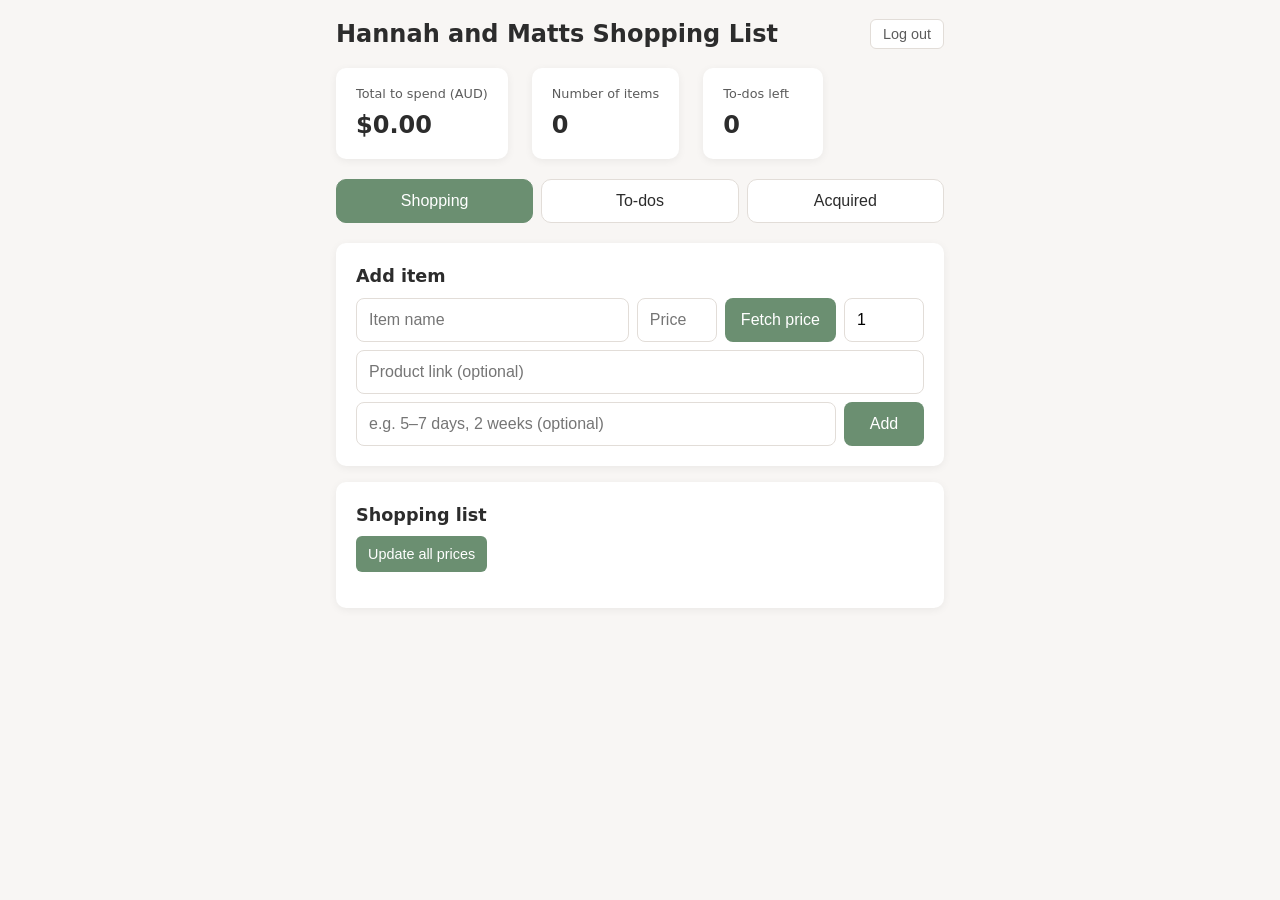
==== static/index.html @ 2a1498ec "Add initial HTML structure for shopping list app Initial creation of the shopping list application H" ====
<!DOCTYPE html>
<html lang="en">
<head>
  <meta charset="UTF-8" />
  <meta name="viewport" content="width=device-width, initial-scale=1" />
  <title>Hannah and Matts Shopping List</title>
  <link rel="stylesheet" href="/style.css" />
  <link rel="manifest" href="/manifest.json" />
</head>
<body>
  <div class="app">
    <header class="header">
      <div class="header-row">
        <h1>Hannah and Matts Shopping List</h1>
        <form action="/logout" method="post" class="logout-form">
          <button type="submit" class="btn-logout">Log out</button>
        </form>
      </div>
      <div class="summary">
        <div class="summary-total">
          <span class="summary-label">Total to spend (AUD)</span>
          <span class="summary-value" id="totalSpend">$0.00</span>
        </div>
        <div class="summary-count">
          <span class="summary-label">Number of items</span>
          <span class="summary-value" id="itemCount">0</span>
        </div>
        <div class="summary-todos">
          <span class="summary-label">To-dos left</span>
          <span class="summary-value" id="todosLeft">0</span>
        </div>
      </div>
    </header>

    <nav class="nav">
      <button type="button" class="nav-btn active" data-panel="shopping">Shopping</button>
      <button type="button" class="nav-btn" data-panel="todos">To-dos</button>
      <button type="button" class="nav-btn" data-panel="acquired">Acquired</button>
    </nav>

    <main class="main">
      <section id="panel-shopping" class="panel active">
        <div class="card">
          <h2>Add item</h2>
          <form id="addItemForm" class="form form-inline">
            <input type="text" name="name" placeholder="Item name" required />
            <input type="number" name="price" placeholder="Price (AUD)" step="0.01" min="0" required />
            <button type="button" id="fetchPriceBtn" class="btn-fetch" title="Fetch current price from link">Fetch price</button>
            <input type="number" name="qty" placeholder="Qty" min="1" value="1" />
            <input type="url" name="link" placeholder="Product link (optional)" />
            <input type="text" name="shipping_estimate" placeholder="e.g. 5–7 days, 2 weeks (optional)" />
            <button type="submit">Add</button>
          </form>
        </div>
        <div class="card">
          <h2>Shopping list</h2>
          <div class="list-actions">
            <button type="button" id="refreshAllPricesBtn" class="btn-refresh-all">Update all prices</button>
            <span class="prices-as-of" id="pricesAsOfSummary"></span>
          </div>
          <ul id="shoppingList" class="list"></ul>
        </div>
      </section>

      <section id="panel-acquired" class="panel">
        <div class="card">
          <h2>Acquired</h2>
          <p class="card-desc">Items you’ve already bought.</p>
          <ul id="acquiredList" class="list"></ul>
        </div>
      </section>

      <section id="panel-todos" class="panel">
        <div class="card">
          <h2>Add to-do</h2>
          <form id="addTodoForm" class="form form-inline">
            <input type="text" name="title" placeholder="Task" required />
            <button type="submit">Add</button>
          </form>
        </div>
        <div class="card">
          <h2>To-do list</h2>
          <div class="todo-filters">
            <button type="button" class="filter-btn active" data-filter="all">All</button>
            <button type="button" class="filter-btn" data-filter="active">Active</button>
            <button type="button" class="filter-btn" data-filter="done">Done</button>
          </div>
          <ul id="todoList" class="list todo-list"></ul>
        </div>
      </section>
    </main>
  </div>

  <template id="itemRow">
    <li class="list-item" data-id="">
      <span class="item-name"></span>
      <span class="item-price"></span>
      <span class="item-price-as-of"></span>
      <span class="item-qty"></span>
      <span class="item-shipping"></span>
      <span class="item-link-wrap"></span>
      <div class="item-actions">
        <button type="button" class="btn-bought" title="Mark as bought">Bought</button>
        <button type="button" class="btn-edit" title="Edit">Edit</button>
        <button type="button" class="btn-delete" title="Delete">Delete</button>
      </div>
    </li>
  </template>

  <template id="acquiredRow">
    <li class="list-item acquired-item" data-id="">
      <span class="item-name"></span>
      <span class="item-price"></span>
      <span class="item-price-as-of"></span>
      <span class="item-qty"></span>
      <span class="item-shipping"></span>
      <span class="item-link-wrap"></span>
    </li>
  </template>

  <template id="todoRow">
    <li class="list-item todo-item" data-id="">
      <label class="todo-label">
        <input type="checkbox" class="todo-checkbox" />
        <span class="todo-title"></span>
      </label>
      <button type="button" class="btn-delete" title="Delete">Delete</button>
    </li>
  </template>

  <script src="/script.js"></script>
</body>
</html>
---- style.css ----
/* Baby Shopping List - calm, clear, mobile-friendly */
:root {
  --bg: #f8f6f4;
  --surface: #fff;
  --text: #2c2c2c;
  --text-muted: #5c5c5c;
  --accent: #6b8f71;
  --accent-hover: #5a7a5f;
  --border: #e2ddd8;
  --danger: #b85450;
  --danger-hover: #9a4642;
  --radius: 10px;
  --shadow: 0 2px 8px rgba(0,0,0,0.06);
  --touch: 44px;
}

* {
  box-sizing: border-box;
}

body {
  margin: 0;
  font-family: "Segoe UI", system-ui, sans-serif;
  background: var(--bg);
  color: var(--text);
  line-height: 1.5;
  min-height: 100vh;
}

.app {
  max-width: 640px;
  margin: 0 auto;
  padding: 1rem;
  min-height: 100vh;
}

/* Header & summary */
.header {
  margin-bottom: 1.25rem;
}

.header-row {
  display: flex;
  flex-wrap: wrap;
  align-items: center;
  justify-content: space-between;
  gap: 0.75rem;
  margin-bottom: 1rem;
}

.header h1 {
  margin: 0;
  font-size: 1.5rem;
  font-weight: 600;
  color: var(--text);
}

.logout-form {
  flex-shrink: 0;
}

.btn-logout {
  padding: 0.35rem 0.75rem;
  font-size: 0.9rem;
  border: 1px solid var(--border);
  border-radius: 6px;
  background: var(--surface);
  color: var(--text-muted);
  cursor: pointer;
}

.btn-logout:hover {
  background: var(--bg);
  color: var(--text);
}

.summary {
  display: flex;
  gap: 1.5rem;
  flex-wrap: wrap;
}

.summary-total,
.summary-count,
.summary-todos {
  background: var(--surface);
  padding: 1rem 1.25rem;
  border-radius: var(--radius);
  box-shadow: var(--shadow);
  min-width: 120px;
}

.summary-label {
  display: block;
  font-size: 0.8rem;
  color: var(--text-muted);
  margin-bottom: 0.25rem;
}

.summary-value {
  font-size: 1.5rem;
  font-weight: 600;
  color: var(--text);
}

/* Nav */
.nav {
  display: flex;
  gap: 0.5rem;
  margin-bottom: 1.25rem;
}

.nav-btn {
  flex: 1;
  min-height: var(--touch);
  padding: 0.6rem 1rem;
  font-size: 1rem;
  border: 1px solid var(--border);
  border-radius: var(--radius);
  background: var(--surface);
  color: var(--text);
  cursor: pointer;
  transition: background 0.2s, border-color 0.2s;
}

.nav-btn:hover {
  background: var(--bg);
}

.nav-btn.active {
  background: var(--accent);
  color: #fff;
  border-color: var(--accent);
}

/* Panels */
.panel {
  display: none;
}

.panel.active {
  display: block;
}

/* Cards */
.card {
  background: var(--surface);
  border-radius: var(--radius);
  box-shadow: var(--shadow);
  padding: 1.25rem;
  margin-bottom: 1rem;
}

.card h2 {
  margin: 0 0 0.5rem 0;
  font-size: 1.1rem;
  font-weight: 600;
  color: var(--text);
}

.list-actions {
  display: flex;
  flex-wrap: wrap;
  align-items: center;
  gap: 0.75rem;
  margin-bottom: 1rem;
}

.btn-refresh-all {
  min-height: 36px;
  padding: 0.35rem 0.75rem;
  font-size: 0.9rem;
  border: none;
  border-radius: 6px;
  background: var(--accent);
  color: #fff;
  cursor: pointer;
}

.btn-refresh-all:hover:not(:disabled) {
  background: var(--accent-hover);
}

.btn-refresh-all:disabled {
  opacity: 0.7;
  cursor: wait;
}

.prices-as-of {
  font-size: 0.85rem;
  color: var(--text-muted);
}

.prices-as-of.visible {
  font-style: italic;
}

.card-desc {
  margin: 0 0 1rem 0;
  font-size: 0.9rem;
  color: var(--text-muted);
}

/* Forms */
.form input,
.form button {
  min-height: var(--touch);
  padding: 0.5rem 0.75rem;
  font-size: 1rem;
  border: 1px solid var(--border);
  border-radius: 8px;
}

.form-inline {
  display: flex;
  flex-wrap: wrap;
  gap: 0.5rem;
  align-items: center;
}

.form-inline input {
  flex: 1 1 120px;
  min-width: 0;
}

.form-inline input[type="number"] {
  max-width: 80px;
}

.form-inline input[type="url"] {
  flex: 1 1 100%;
}

.form-inline button {
  background: var(--accent);
  color: #fff;
  border: none;
  cursor: pointer;
  padding: 0.5rem 1rem;
  min-width: 80px;
}

.form-inline button:hover {
  background: var(--accent-hover);
}

.btn-fetch {
  background: var(--border);
  color: var(--text);
}

.btn-fetch:hover:not(:disabled) {
  background: #d0ccc6;
}

.btn-fetch:disabled {
  opacity: 0.7;
  cursor: wait;
}

/* Lists */
.list {
  list-style: none;
  margin: 0;
  padding: 0;
}

.list-item {
  display: flex;
  flex-wrap: wrap;
  align-items: center;
  gap: 0.5rem;
  padding: 0.75rem 0;
  border-bottom: 1px solid var(--border);
  min-height: var(--touch);
}

.list-item:last-child {
  border-bottom: none;
}

.item-name {
  flex: 1 1 100%;
  font-weight: 500;
}

@media (min-width: 480px) {
  .item-name {
    flex: 1 1 0;
    min-width: 0;
  }
}

.item-price {
  color: var(--text-muted);
  white-space: nowrap;
}

.item-price-as-of {
  font-size: 0.8rem;
  color: var(--text-muted);
  font-style: italic;
  flex: 1 1 100%;
}

.item-price-as-of.has-date:empty {
  display: none;
}

.item-qty {
  color: var(--text-muted);
  font-size: 0.9rem;
}

.item-shipping {
  font-size: 0.85rem;
  color: var(--text-muted);
  font-style: italic;
  flex: 1 1 100%;
}

.item-shipping.has-shipping:empty {
  display: none;
}

.item-link-wrap {
  flex: 1 1 100%;
}

@media (min-width: 480px) {
  .item-link-wrap {
    flex: 0 0 auto;
  }
}

.item-actions {
  display: flex;
  gap: 0.5rem;
}

.item-actions button,
.btn-delete {
  min-height: 36px;
  padding: 0.35rem 0.75rem;
  font-size: 0.9rem;
  border: none;
  border-radius: 6px;
  cursor: pointer;
}

.btn-bought {
  background: var(--accent);
  color: #fff;
}

.btn-bought:hover {
  background: var(--accent-hover);
}

.btn-edit {
  background: var(--border);
  color: var(--text);
}

.btn-edit:hover {
  background: #d0ccc6;
}

.btn-delete {
  background: var(--danger);
  color: #fff;
}

.btn-delete:hover {
  background: var(--danger-hover);
}

.link-btn {
  display: inline-block;
  padding: 0.35rem 0.75rem;
  font-size: 0.9rem;
  color: var(--accent);
  text-decoration: none;
  border: 1px solid var(--accent);
  border-radius: 6px;
}

.link-btn:hover {
  background: rgba(107, 143, 113, 0.1);
}

/* To-do list */
.todo-filters {
  display: flex;
  gap: 0.5rem;
  margin-bottom: 1rem;
}

.filter-btn {
  min-height: 36px;
  padding: 0.35rem 0.75rem;
  font-size: 0.9rem;
  border: 1px solid var(--border);
  border-radius: 6px;
  background: var(--surface);
  color: var(--text);
  cursor: pointer;
}

.filter-btn:hover {
  background: var(--bg);
}

.filter-btn.active {
  background: var(--accent);
  color: #fff;
  border-color: var(--accent);
}

.todo-item {
  padding: 0.6rem 0;
}

.todo-label {
  display: flex;
  align-items: center;
  gap: 0.75rem;
  flex: 1;
  cursor: pointer;
  min-width: 0;
}

.todo-checkbox {
  width: 20px;
  height: 20px;
  flex-shrink: 0;
  cursor: pointer;
}

.todo-title {
  flex: 1;
  min-width: 0;
}

.todo-item.done .todo-title {
  text-decoration: line-through;
  color: var(--text-muted);
}

.todo-item.hidden {
  display: none;
}

/* Empty state */
.list.empty::before {
  content: "No items yet. Add one above.";
  display: block;
  color: var(--text-muted);
  font-size: 0.95rem;
  padding: 0.5rem 0;
}

.todo-list.empty::before {
  content: "No to-dos yet. Add one above.";
}

#acquiredList.empty::before {
  content: "No acquired items yet. Mark items as Bought on the Shopping list.";
}
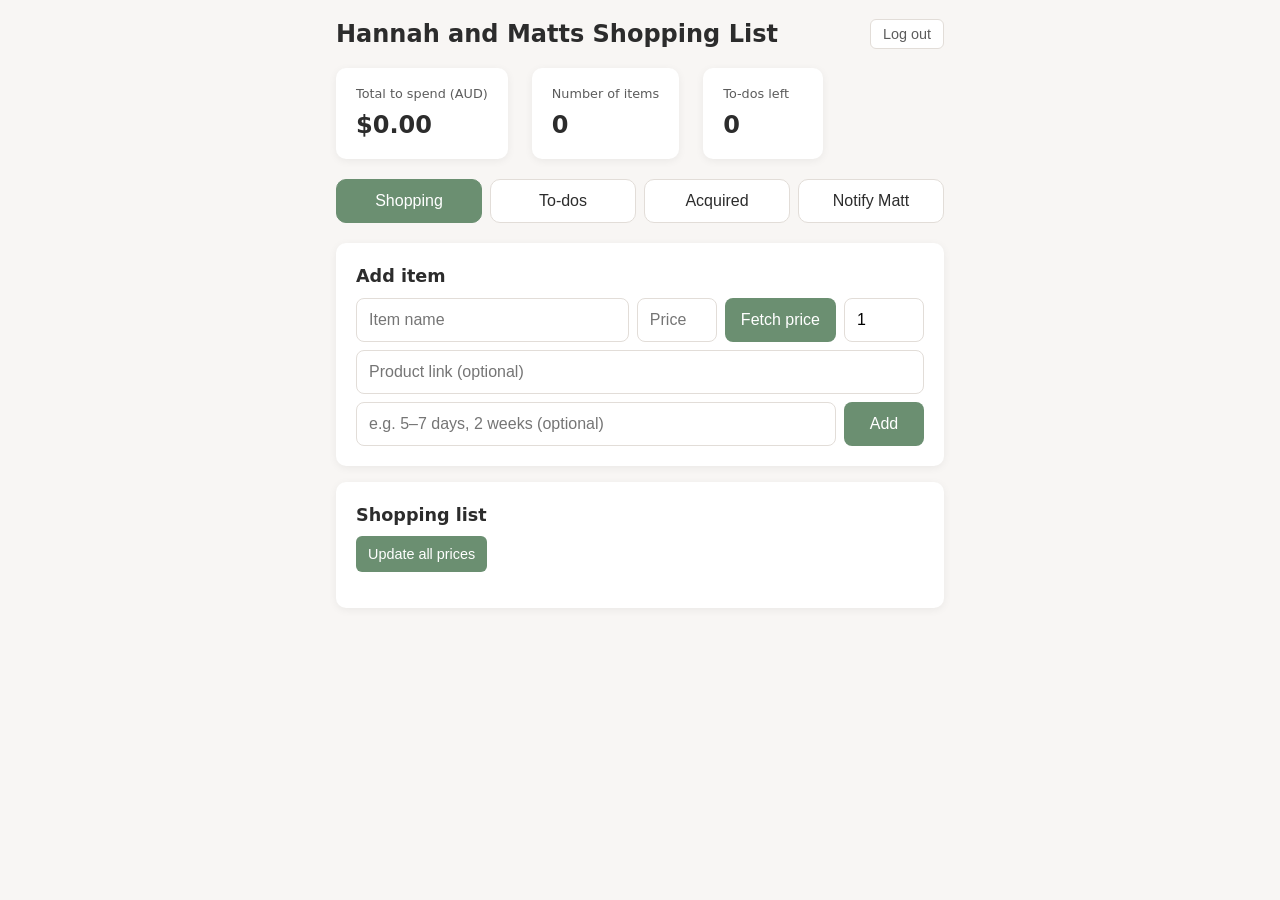
==== commit 4881681a: "Add WhatsApp notification reminders for Matt via Twilio Hannah can create hourly (or custom interval" ====
--- a/static/index.html
+++ b/static/index.html
@@ -36,6 +36,7 @@
       <button type="button" class="nav-btn active" data-panel="shopping">Shopping</button>
       <button type="button" class="nav-btn" data-panel="todos">To-dos</button>
       <button type="button" class="nav-btn" data-panel="acquired">Acquired</button>
+      <button type="button" class="nav-btn" data-panel="notify">Notify Matt</button>
     </nav>
 
     <main class="main">
@@ -65,7 +66,7 @@
       <section id="panel-acquired" class="panel">
         <div class="card">
           <h2>Acquired</h2>
-          <p class="card-desc">Items you’ve already bought.</p>
+          <p class="card-desc">Items you've already bought.</p>
           <ul id="acquiredList" class="list"></ul>
         </div>
       </section>
@@ -86,6 +87,38 @@
             <button type="button" class="filter-btn" data-filter="done">Done</button>
           </div>
           <ul id="todoList" class="list todo-list"></ul>
+        </div>
+      </section>
+
+      <section id="panel-notify" class="panel">
+        <div class="card" id="notifyConfigCard">
+          <h2>WhatsApp Notifications</h2>
+          <p class="card-desc" id="notifyConfigDesc">Loading…</p>
+        </div>
+        <div class="card">
+          <h2>Send hourly reminder to Matt</h2>
+          <form id="addNotifyForm" class="form notify-form">
+            <div class="notify-field">
+              <label for="notifyTitle">What should Matt be reminded about?</label>
+              <input type="text" id="notifyTitle" name="title" placeholder="e.g. Pick up nappies from Coles" required />
+            </div>
+            <div class="notify-field">
+              <label for="notifyInterval">Remind every</label>
+              <div class="notify-interval-row">
+                <input type="number" id="notifyInterval" name="interval_hours" value="1" min="1" max="24" />
+                <span class="notify-interval-unit">hour(s)</span>
+              </div>
+            </div>
+            <div class="notify-field">
+              <label>Sending to</label>
+              <span class="notify-recipient" id="notifyRecipient">+61415561563 (Matt)</span>
+            </div>
+            <button type="submit" class="btn-notify-add">Start reminders</button>
+          </form>
+        </div>
+        <div class="card">
+          <h2>Active reminders</h2>
+          <ul id="notifyList" class="list notify-list"></ul>
         </div>
       </section>
     </main>
@@ -128,6 +161,19 @@
     </li>
   </template>
 
+  <template id="notifyRow">
+    <li class="list-item notify-item" data-id="">
+      <div class="notify-item-main">
+        <span class="notify-item-title"></span>
+        <span class="notify-item-meta"></span>
+      </div>
+      <div class="notify-item-actions">
+        <button type="button" class="btn-notify-toggle"></button>
+        <button type="button" class="btn-delete" title="Delete">Delete</button>
+      </div>
+    </li>
+  </template>
+
   <script src="/script.js"></script>
 </body>
 </html>
